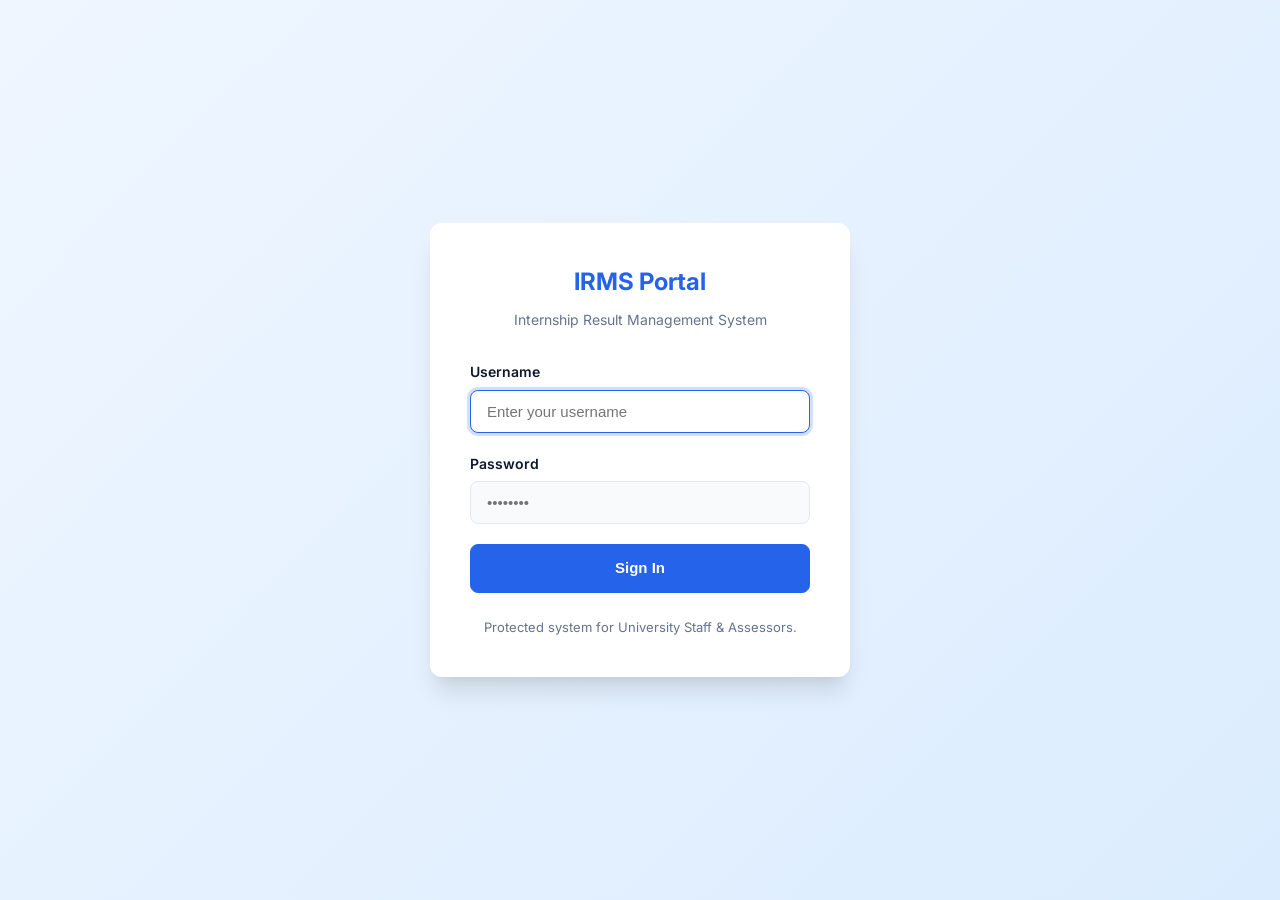
==== index.html @ 0ecb2e11 "Base Template pages This template includes: - login page - assessor pages - admin pages - css st" ====
<!DOCTYPE html>
<html lang="en">
<head>
    <meta charset="UTF-8">
    <meta name="viewport" content="width=device-width, initial-scale=1.0">
    <title>Login - Internship Result Management System</title>
    <!-- Import Inter Font for Premium Look -->
    <link href="https://fonts.googleapis.com/css2?family=Inter:wght@400;500;600;700&display=swap" rel="stylesheet">
    <!-- SVG Icons injected inline or via icon sets later. For now, basic CSS -->
    <link rel="stylesheet" href="assets/css/style.css">
</head>
<body>
    <div class="auth-wrapper">
        <div class="auth-card">
            <div class="auth-header">
                <h1>IRMS Portal</h1>
                <p>Internship Result Management System</p>
            </div>
            
            <!-- In Phase 4, we will wrap this in a dynamic PHP check for $_SESSION errors -->
            <div class="alert alert-danger" style="display: none;" id="error-alert">
                <svg width="20" height="20" fill="currentColor" viewBox="0 0 20 20"><path fill-rule="evenodd" d="M18 10a8 8 0 11-16 0 8 8 0 0116 0zm-7 4a1 1 0 11-2 0 1 1 0 012 0zm-1-9a1 1 0 00-1 1v4a1 1 0 102 0V6a1 1 0 00-1-1z" clip-rule="evenodd"></path></svg>
                <span>Invalid username or password.</span>
            </div>

            <!-- Frontend Route Simulation (Post to login_action.php later) -->
            <form action="admin/dashboard.html" method="POST" id="loginForm">
                <div class="form-group">
                    <label for="username">Username</label>
                    <input type="text" id="username" name="username" class="form-control" placeholder="Enter your username" required autofocus>
                </div>
                
                <div class="form-group">
                    <label for="password">Password</label>
                    <input type="password" id="password" name="password" class="form-control" placeholder="••••••••" required>
                </div>

                <button type="button" class="btn btn-primary" onclick="simulateLogin()">Sign In</button>
            </form>

            <div style="margin-top: 24px; font-size: 13px; color: var(--text-muted);">
                Protected system for University Staff & Assessors.
            </div>
        </div>
    </div>

    <script>
        // Temporary JS to navigate between mockups
        function simulateLogin() {
            const user = document.getElementById('username').value;
            if(user.toLowerCase() === 'admin') {
                window.location.href = 'admin/dashboard.html';
            } else if(user.toLowerCase() === 'assessor') {
                window.location.href = 'assessor/dashboard.html';
            } else {
                document.getElementById('error-alert').style.display = 'flex';
                document.getElementById('error-alert').querySelector('span').innerText = 'For demo, type "admin" or "assessor".';
            }
        }
    </script>
</body>
</html>
---- assets/css/style.css ----
:root {
  /* Premium Color Palette */
  --primary-color: #2563eb;
  --primary-hover: #1d4ed8;
  --bg-color: #f8fafc;
  --nav-bg: #ffffff;
  --text-dark: #0f172a;
  --text-muted: #64748b;
  --border-color: #e2e8f0;
  --success-color: #10b981;
  --warning-color: #f59e0b;
  --danger-color: #ef4444;
  --card-shadow: 0 4px 6px -1px rgba(0, 0, 0, 0.1), 0 2px 4px -1px rgba(0, 0, 0, 0.06);
  --input-focus: 0 0 0 3px rgba(37, 99, 235, 0.2);
  --border-radius: 8px;
  --transition: all 0.2s ease-in-out;
}

* {
  margin: 0;
  padding: 0;
  box-sizing: border-box;
}

body {
  font-family: 'Inter', -apple-system, BlinkMacSystemFont, 'Segoe UI', Roboto, Oxygen, Ubuntu, Cantarell, sans-serif;
  background-color: var(--bg-color);
  color: var(--text-dark);
  line-height: 1.6;
  -webkit-font-smoothing: antialiased;
}

/* Authentication Layout (Login) */
.auth-wrapper {
  display: flex;
  min-height: 100vh;
  align-items: center;
  justify-content: center;
  background: linear-gradient(135deg, #eff6ff 0%, #dbecfe 100%);
  padding: 20px;
}

.auth-card {
  background: #ffffff;
  width: 100%;
  max-width: 420px;
  border-radius: 12px;
  box-shadow: 0 20px 25px -5px rgba(0, 0, 0, 0.1), 0 10px 10px -5px rgba(0, 0, 0, 0.04);
  padding: 40px;
  text-align: center;
  animation: slideUp 0.5s ease-out;
}

@keyframes slideUp {
  from { opacity: 0; transform: translateY(20px); }
  to { opacity: 1; transform: translateY(0); }
}

.auth-header h1 {
  font-size: 24px;
  font-weight: 700;
  margin-bottom: 8px;
  color: var(--primary-color);
}

.auth-header p {
  color: var(--text-muted);
  font-size: 14px;
  margin-bottom: 30px;
}

/* Forms */
.form-group {
  margin-bottom: 20px;
  text-align: left;
}

.form-group label {
  display: block;
  font-size: 14px;
  font-weight: 600;
  margin-bottom: 6px;
  color: var(--text-dark);
}

.form-control {
  width: 100%;
  padding: 12px 16px;
  font-size: 15px;
  border: 1px solid var(--border-color);
  border-radius: var(--border-radius);
  transition: var(--transition);
  background-color: #f8fafc;
}

.form-control:focus {
  outline: none;
  border-color: var(--primary-color);
  box-shadow: var(--input-focus);
  background-color: #fff;
}

.btn {
  display: inline-block;
  font-weight: 600;
  text-align: center;
  white-space: nowrap;
  vertical-align: middle;
  user-select: none;
  border: 1px solid transparent;
  padding: 12px 24px;
  font-size: 15px;
  line-height: 1.5;
  border-radius: var(--border-radius);
  transition: var(--transition);
  cursor: pointer;
  width: 100%;
}

.btn-primary {
  color: #fff;
  background-color: var(--primary-color);
  border-color: var(--primary-color);
}

.btn-primary:hover {
  background-color: var(--primary-hover);
  border-color: var(--primary-hover);
  transform: translateY(-1px);
}

/* Error Alerts */
.alert {
  padding: 12px 16px;
  margin-bottom: 20px;
  border: 1px solid transparent;
  border-radius: var(--border-radius);
  font-size: 14px;
  display: flex;
  align-items: center;
  gap: 8px;
}

.alert-danger {
  color: #991b1b;
  background-color: #fef2f2;
  border-color: #f87171;
}

/* Dashboard Global Layout */
.app-container {
  display: flex;
  min-height: 100vh;
}

.sidebar {
  width: 260px;
  background-color: var(--nav-bg);
  border-right: 1px solid var(--border-color);
  display: flex;
  flex-direction: column;
}

.sidebar-brand {
  padding: 24px 20px;
  font-size: 20px;
  font-weight: 700;
  color: var(--primary-color);
  border-bottom: 1px solid var(--border-color);
}

.sidebar-menu {
  padding: 20px 0;
  list-style: none;
  flex-grow: 1;
}

.sidebar-menu li a {
  display: flex;
  align-items: center;
  gap: 12px;
  padding: 12px 24px;
  color: var(--text-muted);
  text-decoration: none;
  font-weight: 500;
  transition: var(--transition);
}

.sidebar-menu li a:hover, .sidebar-menu li a.active {
  background-color: #f1f5f9;
  color: var(--primary-color);
  border-right: 3px solid var(--primary-color);
}

.main-content {
  flex-grow: 1;
  display: flex;
  flex-direction: column;
}

.top-nav {
  height: 70px;
  background-color: var(--nav-bg);
  border-bottom: 1px solid var(--border-color);
  display: flex;
  align-items: center;
  justify-content: space-between;
  padding: 0 30px;
}

.user-profile {
  display: flex;
  align-items: center;
  gap: 12px;
  font-weight: 500;
}

.logout-btn {
  color: var(--danger-color);
  text-decoration: none;
  font-size: 14px;
  font-weight: 600;
}

.content-area {
  padding: 30px;
  flex-grow: 1;
  background-color: var(--bg-color);
}

.page-header {
  margin-bottom: 24px;
  display: flex;
  justify-content: space-between;
  align-items: center;
}

.page-title {
  font-size: 24px;
  font-weight: 700;
  color: var(--text-dark);
}

.card {
  background: #ffffff;
  border-radius: var(--border-radius);
  box-shadow: var(--card-shadow);
  padding: 24px;
  margin-bottom: 24px;
}
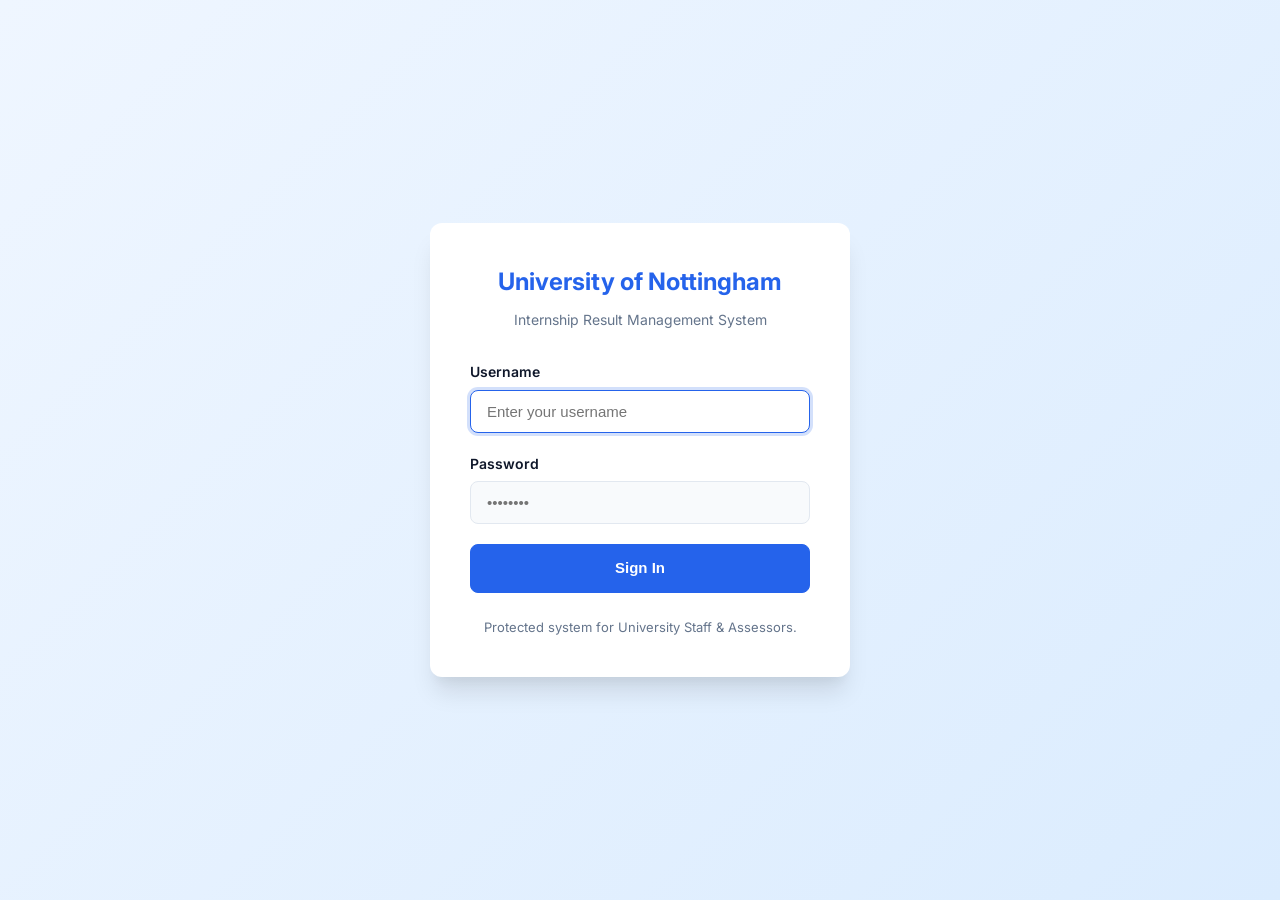
==== commit 950c726f: "added basic user log in functions" ====
--- a/index.html
+++ b/index.html
@@ -13,7 +13,7 @@
     <div class="auth-wrapper">
         <div class="auth-card">
             <div class="auth-header">
-                <h1>IRMS Portal</h1>
+                <h1>University of Nottingham</h1>
                 <p>Internship Result Management System</p>
             </div>
             
